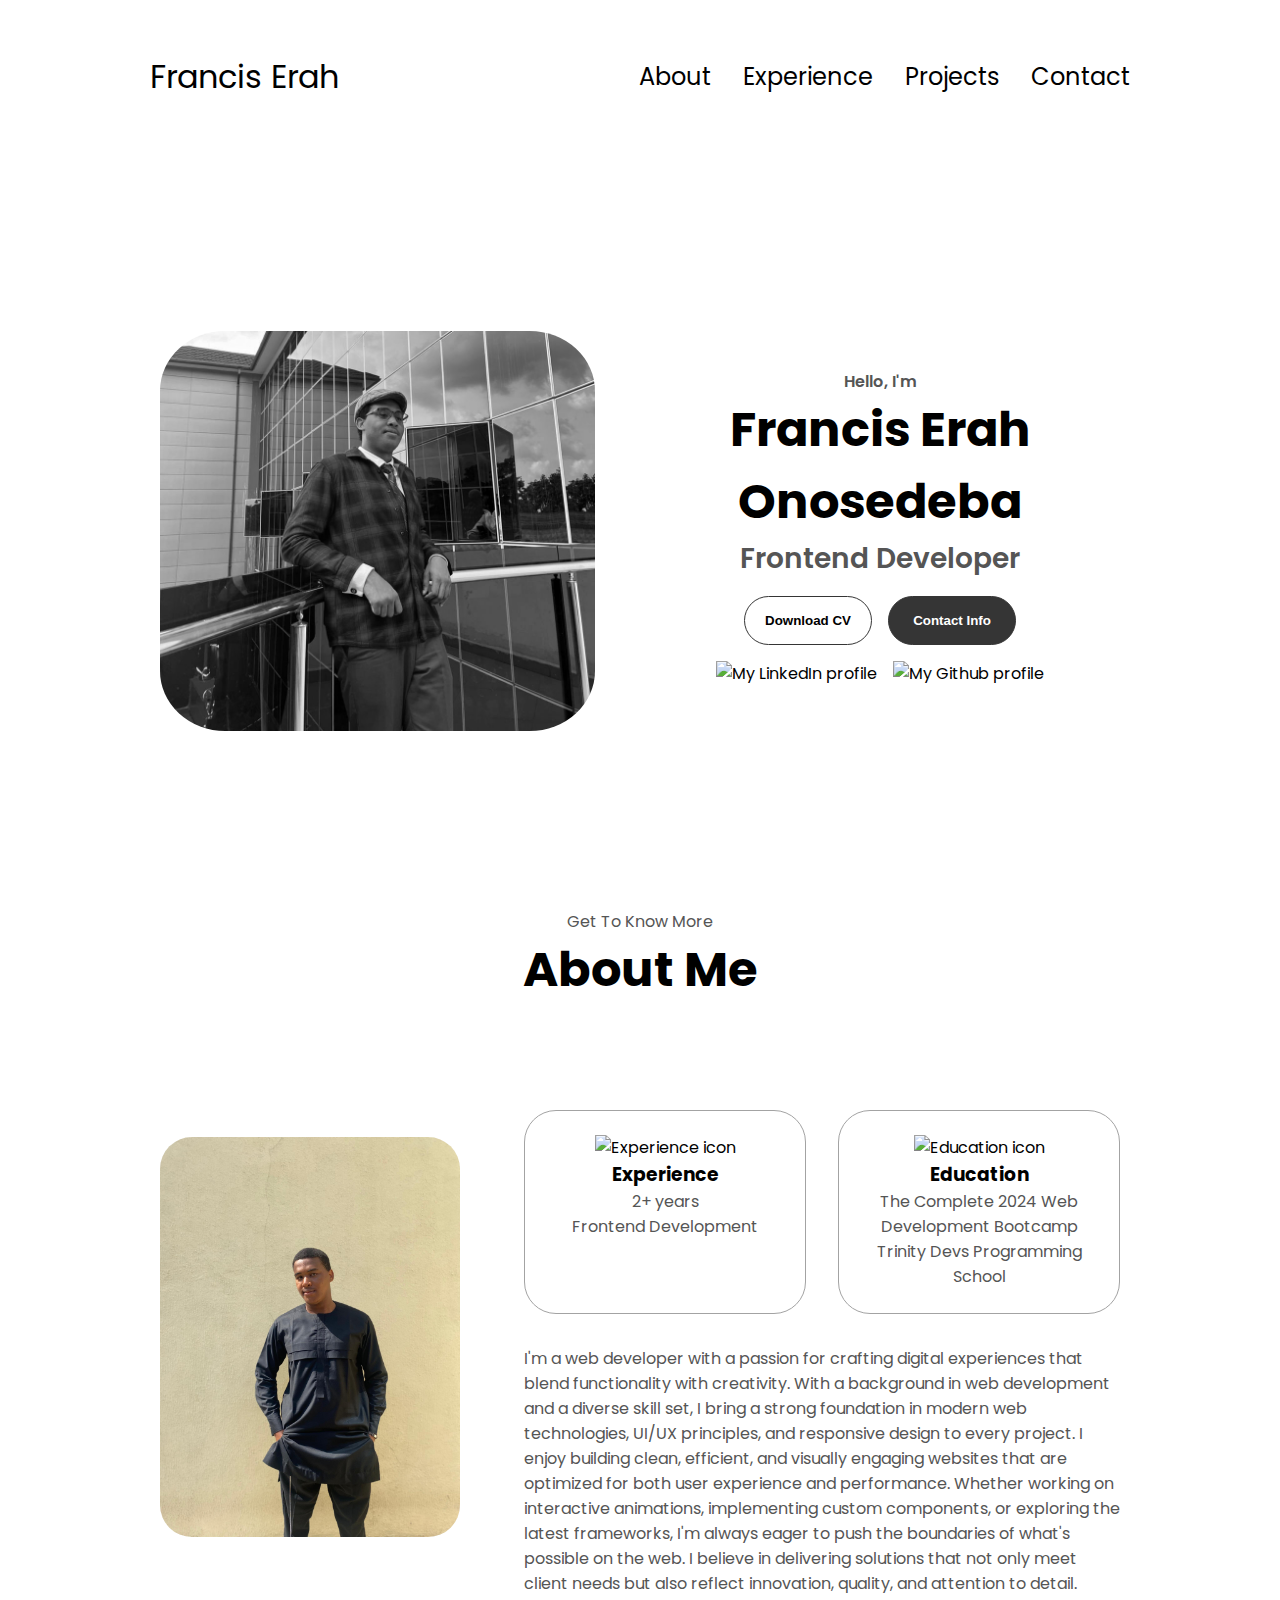
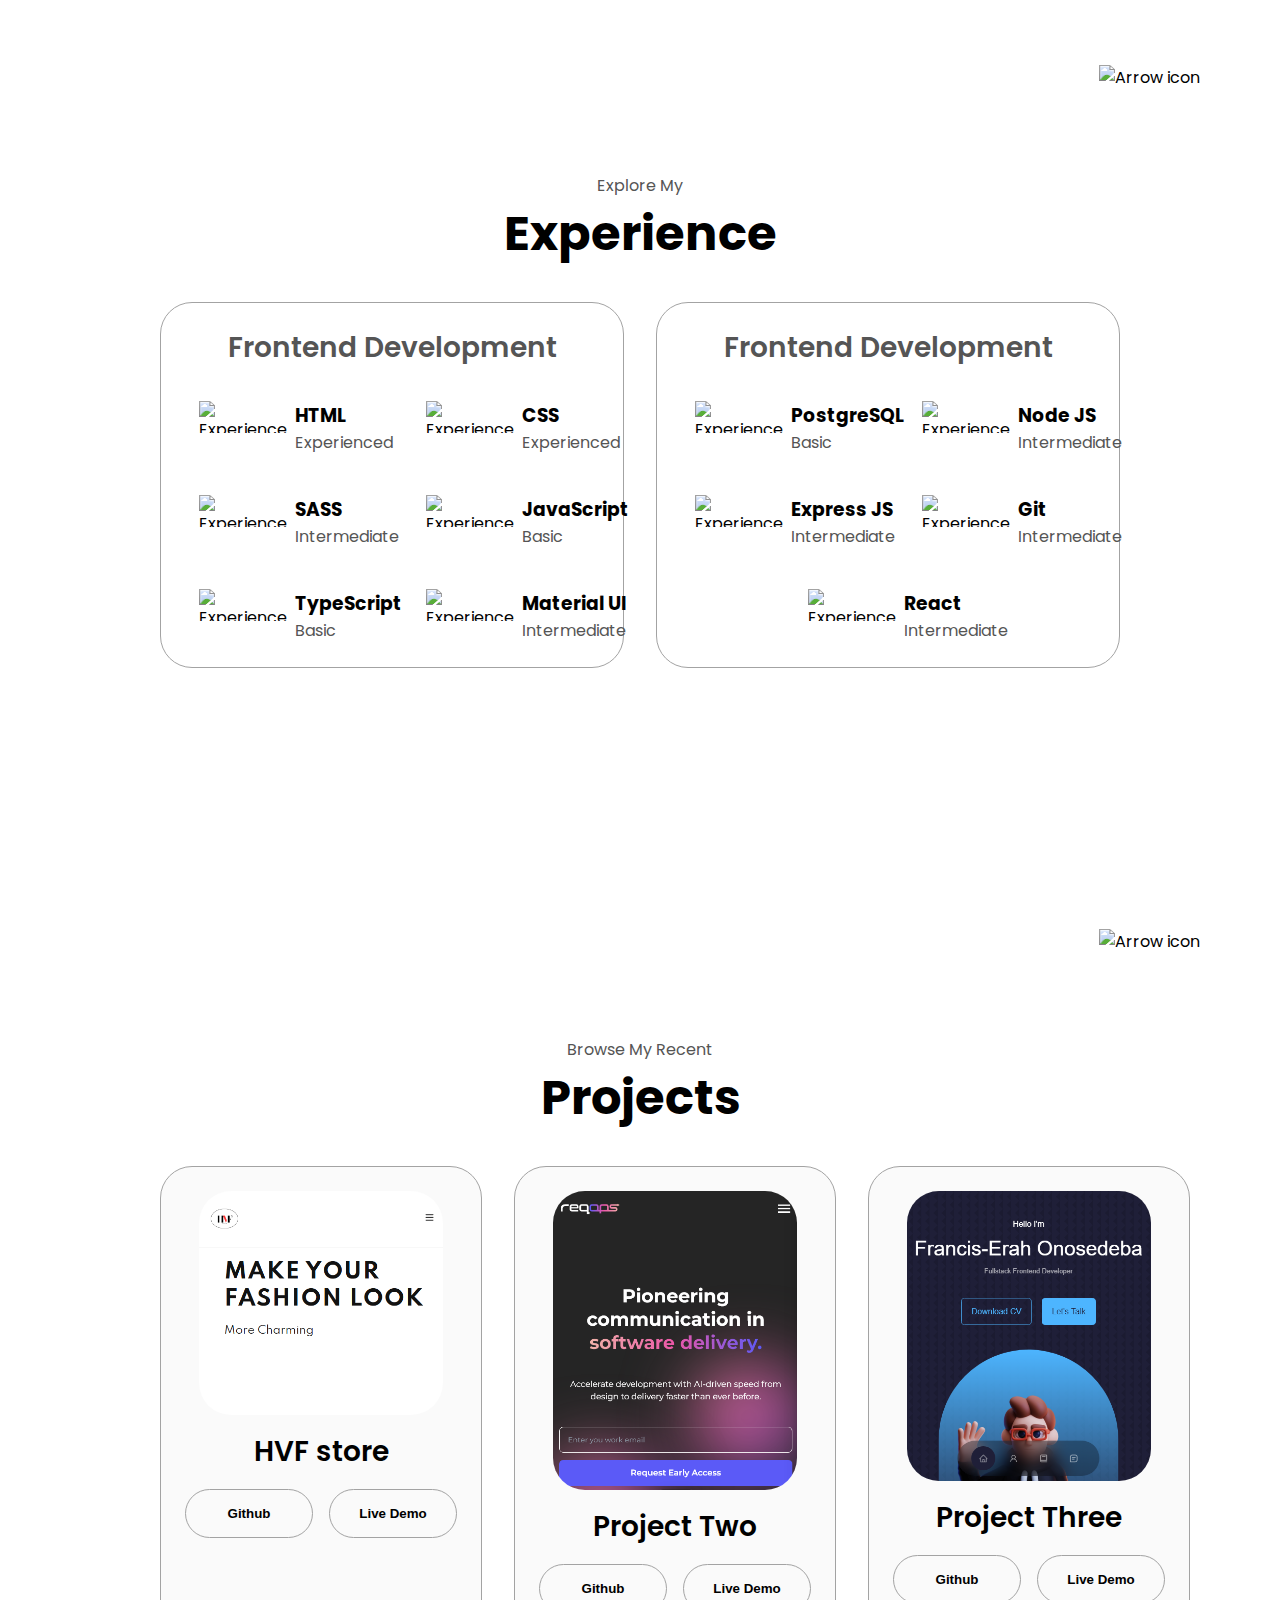
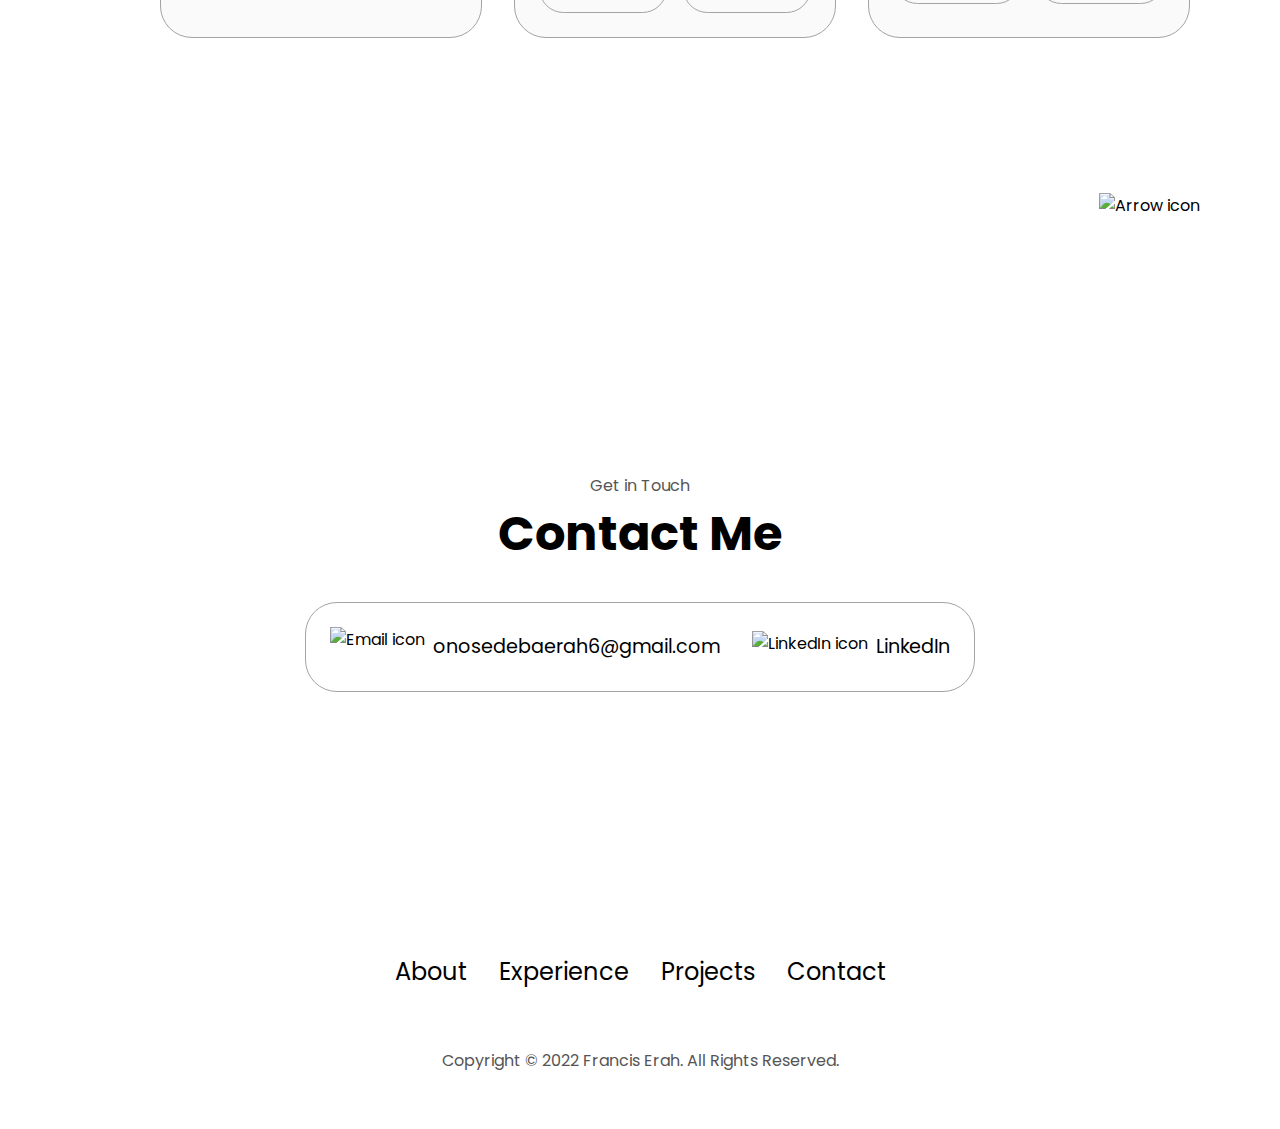
==== index.html @ 0b2996f1 "first commit" ====
<!DOCTYPE html>
<html lang="en">
  <head>
    <meta charset="UTF-8" />
    <meta http-equiv="X-UA-Compatible" content="IE=edge" />
    <meta name="viewport" content="width=device-width, initial-scale=1.0" />
    <title>My Portfolio</title>
    <link rel="stylesheet" href="style.css" />
    <link rel="stylesheet" href="mediaqueries.css" />
  </head>
  <body>
    <nav id="desktop-nav">
      <div class="logo">Francis Erah</div>
      <div>
        <ul class="nav-links">
          <li><a href="#about">About</a></li>
          <li><a href="#experience">Experience</a></li>
          <li><a href="#projects">Projects</a></li>
          <li><a href="#contact">Contact</a></li>
        </ul>
      </div>
    </nav>
    <nav id="hamburger-nav">
      <div class="logo">Francis Erah</div>
      <div class="hamburger-menu">
        <div class="hamburger-icon" onclick="toggleMenu()">
          <span></span>
          <span></span>
          <span></span>
        </div>
        <div class="menu-links">
          <li><a href="#about" onclick="toggleMenu()">About</a></li>
          <li><a href="#experience" onclick="toggleMenu()">Experience</a></li>
          <li><a href="#projects" onclick="toggleMenu()">Projects</a></li>
          <li><a href="#contact" onclick="toggleMenu()">Contact</a></li>
        </div>
      </div>
    </nav>
    <section id="profile">
      <div class="section__pic-container">
        <img src="./assets/profile-pic.jpg" id="heropic" alt="Francis profile picture" />
      </div>
      <div class="section__text">
        <p class="section__text__p1">Hello, I'm</p>
        <h1 class="title">Francis Erah Onosedeba</h1>
        <p class="section__text__p2">Frontend Developer</p>
        <div class="btn-container">
          <button
            class="btn btn-color-2"
            onclick="window.open('./assets/resume-example.pdf')"
          >
            Download CV
          </button>
          <button class="btn btn-color-1" onclick="location.href='./#contact'">
            Contact Info
          </button>
        </div>
        <div id="socials-container">
          <img
            src="./assets/linkedin.png"
            alt="My LinkedIn profile"
            class="icon"
            onclick="location.href='https://www.linkedin.com/in/onosedeba-francis-erah-156b3a322/'"
          />
          <img
            src="./assets/github.png"
            alt="My Github profile"
            class="icon"
            onclick="location.href='https://github.com/Franciserah'"
          />
        </div>
      </div>
    </section>
    <section id="about">
      <p class="section__text__p1">Get To Know More</p>
      <h1 class="title">About Me</h1>
      <div class="section-container">
        <div class="section__pic-container">
          <img
            src="./assets/about-pic.jpg"
            alt="Profile picture"
            class="about-pic"
          />
        </div>
        <div class="about-details-container">
          <div class="about-containers">
            <div class="details-container">
              <img
                src="./assets/experience.png"
                alt="Experience icon"
                class="icon"
              />
              <h3>Experience</h3>
              <p>2+ years <br />Frontend Development</p>
            </div>
            <div class="details-container">
              <img
                src="./assets/education.png"
                alt="Education icon"
                class="icon"
              />
              <h3>Education</h3>
              <p>The Complete 2024 Web Development Bootcamp<br />Trinity Devs Programming School</p>
            </div>
          </div>
          <div class="text-container">
            <p>
              I'm a web developer with a passion for crafting digital experiences that blend functionality with creativity. With a background in web development and a diverse skill set, I bring a strong foundation in modern web technologies, UI/UX principles, and responsive design to every project. I enjoy building clean, efficient, and visually engaging websites that are optimized for both user experience and performance.

              Whether working on interactive animations, implementing custom components, or exploring the latest frameworks, I'm always eager to push the boundaries of what's possible on the web. I believe in delivering solutions that not only meet client needs but also reflect innovation, quality, and attention to detail.
            </p>
          </div>
        </div>
      </div>
      <img
        src="./assets/arrow.png"
        alt="Arrow icon"
        class="icon arrow"
        onclick="location.href='./#experience'"
      />
    </section>
    <section id="experience">
      <p class="section__text__p1">Explore My</p>
      <h1 class="title">Experience</h1>
      <div class="experience-details-container">
        <div class="about-containers">
          <div class="details-container">
            <h2 class="experience-sub-title">Frontend Development</h2>
            <div class="article-container">
              <article>
                <img
                  src="./assets/checkmark.png"
                  alt="Experience icon"
                  class="icon"
                />
                <div>
                  <h3>HTML</h3>
                  <p>Experienced</p>
                </div>
              </article>
              <article>
                <img
                  src="./assets/checkmark.png"
                  alt="Experience icon"
                  class="icon"
                />
                <div>
                  <h3>CSS</h3>
                  <p>Experienced</p>
                </div>
              </article>
              <article>
                <img
                  src="./assets/checkmark.png"
                  alt="Experience icon"
                  class="icon"
                />
                <div>
                  <h3>SASS</h3>
                  <p>Intermediate</p>
                </div>
              </article>
              <article>
                <img
                  src="./assets/checkmark.png"
                  alt="Experience icon"
                  class="icon"
                />
                <div>
                  <h3>JavaScript</h3>
                  <p>Basic</p>
                </div>
              </article>
              <article>
                <img
                  src="./assets/checkmark.png"
                  alt="Experience icon"
                  class="icon"
                />
                <div>
                  <h3>TypeScript</h3>
                  <p>Basic</p>
                </div>
              </article>
              <article>
                <img
                  src="./assets/checkmark.png"
                  alt="Experience icon"
                  class="icon"
                />
                <div>
                  <h3>Material UI</h3>
                  <p>Intermediate</p>
                </div>
              </article>
            </div>
          </div>
          <div class="details-container">
            <h2 class="experience-sub-title">Frontend Development</h2>
            <div class="article-container">
              <article>
                <img
                  src="./assets/checkmark.png"
                  alt="Experience icon"
                  class="icon"
                />
                <div>
                  <h3>PostgreSQL</h3>
                  <p>Basic</p>
                </div>
              </article>
              <article>
                <img
                  src="./assets/checkmark.png"
                  alt="Experience icon"
                  class="icon"
                />
                <div>
                  <h3>Node JS</h3>
                  <p>Intermediate</p>
                </div>
              </article>
              <article>
                <img
                  src="./assets/checkmark.png"
                  alt="Experience icon"
                  class="icon"
                />
                <div>
                  <h3>Express JS</h3>
                  <p>Intermediate</p>
                </div>
              </article>
              <article>
                <img
                  src="./assets/checkmark.png"
                  alt="Experience icon"
                  class="icon"
                />
                <div>
                  <h3>Git</h3>
                  <p>Intermediate</p>
                </div>
              </article>
              <article>
                <img
                  src="./assets/checkmark.png"
                  alt="Experience icon"
                  class="icon"
                />
                <div>
                  <h3>React</h3>
                  <p>Intermediate</p>
                </div>
              </article>
            </div>
          </div>
        </div>
      </div>
      <img
        src="./assets/arrow.png"
        alt="Arrow icon"
        class="icon arrow"
        onclick="location.href='./#projects'"
      />
    </section>
    <section id="projects">
      <p class="section__text__p1">Browse My Recent</p>
      <h1 class="title">Projects</h1>
      <div class="experience-details-container">
        <div class="about-containers">
          <div class="details-container color-container">
            <div class="article-container">
              <img
                src="./assets/project-1.png"
                alt="Project 1"
                class="project-img"
              />
            </div>
            <h2 class="experience-sub-title project-title">HVF store</h2>
            <div class="btn-container">
              <button
                class="btn btn-color-2 project-btn"
                onclick="location.href='https://github.com/Franciserah/HVF_final'"
              >
                Github
              </button>
              <button
                class="btn btn-color-2 project-btn"
                onclick="location.href='https://hvfstore.netlify.app/'"
              >
                Live Demo
              </button>
            </div>
          </div>
          <div class="details-container color-container">
            <div class="article-container">
              <img
                src="./assets/project-2.png"
                alt="Project 2"
                class="project-img"
              />
            </div>
            <h2 class="experience-sub-title project-title">Project Two</h2>
            <div class="btn-container">
              <button
                class="btn btn-color-2 project-btn"
                onclick="location.href='https://github.com/Franciserah/requaps-template-with-reactjs-tailwind-css-and-framer-motion'"
              >
                Github
              </button>
              <button
                class="btn btn-color-2 project-btn"
                onclick="location.href='https://requaps.vercel.app/'"
              >
                Live Demo
              </button>
            </div>
          </div>
          <div class="details-container color-container">
            <div class="article-container">
              <img
                src="./assets/project-3.png"
                alt="Project 3"
                class="project-img"
              />
            </div>
            <h2 class="experience-sub-title project-title">Project Three</h2>
            <div class="btn-container">
              <button
                class="btn btn-color-2 project-btn"
                onclick="location.href='https://github.com/Franciserah/Francisportfolio-'"
              >
                Github
              </button>
              <button
                class="btn btn-color-2 project-btn"
                onclick="location.href='https://main--franciserahportfolio.netlify.app/#'"
              >
                Live Demo
              </button>
            </div>
          </div>
        </div>
      </div>
      <img
        src="./assets/arrow.png"
        alt="Arrow icon"
        class="icon arrow"
        onclick="location.href='./#contact'"
      />
    </section>
    <section id="contact">
      <p class="section__text__p1">Get in Touch</p>
      <h1 class="title">Contact Me</h1>
      <div class="contact-info-upper-container">
        <div class="contact-info-container">
          <img
            src="./assets/email.png"
            alt="Email icon"
            class="icon contact-icon email-icon"
          />
          <p><a href="mailto:onosedebaerah6@gmail.com">onosedebaerah6@gmail.com</a></p>
        </div>
        <div class="contact-info-container">
          <img
            src="./assets/linkedin.png"
            alt="LinkedIn icon"
            class="icon contact-icon"
          />
          <p><a href="https://www.linkedin.com/in/onosedeba-francis-erah-156b3a322/">LinkedIn</a></p>
        </div>
      </div>
    </section>
    <footer>
      <nav>
        <div class="nav-links-container">
          <ul class="nav-links">
            <li><a href="#about">About</a></li>
            <li><a href="#experience">Experience</a></li>
            <li><a href="#projects">Projects</a></li>
            <li><a href="#contact">Contact</a></li>
          </ul>
        </div>
      </nav>
      <p>Copyright &#169; 2022 Francis Erah. All Rights Reserved.</p>
    </footer>
    <script src="script.js"></script>
  </body>
</html>
---- style.css ----
/* GENERAL */

@import url("https://fonts.googleapis.com/css2?family=Poppins:wght@300;400;500;600&display=swap");

* {
  margin: 0;
  padding: 0;
}

body {
  font-family: "Poppins", sans-serif;
}

html {
  scroll-behavior: smooth;
}

p {
  color: rgb(85, 85, 85);
}

/* TRANSITION */

a,
.btn {
  transition: all 300ms ease;
}

/* DESKTOP NAV */

nav,
.nav-links {
  display: flex;
}

nav {
  justify-content: space-around;
  align-items: center;
  height: 17vh;
}

.nav-links {
  gap: 2rem;
  list-style: none;
  font-size: 1.5rem;
}

a {
  color: black;
  text-decoration: none;
  text-decoration-color: white;
}

a:hover {
  color: grey;
  text-decoration: underline;
  text-underline-offset: 1rem;
  text-decoration-color: rgb(181, 181, 181);
}

.logo {
  font-size: 2rem;
}

.logo:hover {
  cursor: default;
}

/* HAMBURGER MENU */

#hamburger-nav {
  display: none;
}

.hamburger-menu {
  position: relative;
  display: inline-block;
}

.hamburger-icon {
  display: flex;
  flex-direction: column;
  justify-content: space-between;
  height: 24px;
  width: 30px;
  cursor: pointer;
}

.hamburger-icon span {
  width: 100%;
  height: 2px;
  background-color: black;
  transition: all 0.3 ease-in-out;
}

.menu-links {
  position: absolute;
  top: 100%;
  right: 0;
  background-color: white;
  width: fit-content;
  max-height: 0;
  overflow: hidden;
  transition: all 0.3 ease-in-out;
}

.menu-links a {
  display: block;
  padding: 10px;
  text-align: center;
  font-size: 1.5rem;
  color: black;
  text-decoration: none;
  transition: all 0.3 ease-in-out;
}

.menu-links li {
  list-style: none;
}

.menu-links.open {
  max-height: 300px;
}

.hamburger-icon.open span:first-child {
  transform: rotate(45deg) translate(10px, 5px);
}

.hamburger-icon.open span:nth-child(2) {
  opacity: 0;
}

.hamburger-icon.open span:last-child {
  transform: rotate(-45deg) translate(10px, -5px);
}

.hamburger-icon span:first-child {
  transform: none;
}

.hamburger-icon span:first-child {
  opacity: 1;
}

.hamburger-icon span:first-child {
  transform: none;
}

/* SECTIONS */

section {
  padding-top: 4vh;
  height: 96vh;
  margin: 0 10rem;
  box-sizing: border-box;
  min-height: fit-content;
}

.section-container {
  display: flex;
}

/* PROFILE SECTION */

#profile {
  display: flex;
  justify-content: center;
  gap: 5rem;
  height: 80vh;
}

.section__pic-container {
  display: flex;
  height: 400px;
  width: 400px;
  margin: auto 0;
  
}

#heropic{
  border-radius: 15%;
}

.section__text {
  align-self: center;
  text-align: center;
}

.section__text p {
  font-weight: 600;
}

.section__text__p1 {
  text-align: center;
}

.section__text__p2 {
  font-size: 1.75rem;
  margin-bottom: 1rem;
}

.title {
  font-size: 3rem;
  text-align: center;
}

#socials-container {
  display: flex;
  justify-content: center;
  margin-top: 1rem;
  gap: 1rem;
}

/* ICONS */

.icon {
  cursor: pointer;
  height: 2rem;
}

/* BUTTONS */

.btn-container {
  display: flex;
  justify-content: center;
  gap: 1rem;
}

.btn {
  font-weight: 600;
  transition: all 300ms ease;
  padding: 1rem;
  width: 8rem;
  border-radius: 2rem;
}

.btn-color-1,
.btn-color-2 {
  border: rgb(53, 53, 53) 0.1rem solid;
}

.btn-color-1:hover,
.btn-color-2:hover {
  cursor: pointer;
}

.btn-color-1,
.btn-color-2:hover {
  background: rgb(53, 53, 53);
  color: white;
}

.btn-color-1:hover {
  background: rgb(0, 0, 0);
}

.btn-color-2 {
  background: none;
}

.btn-color-2:hover {
  border: rgb(255, 255, 255) 0.1rem solid;
}

.btn-container {
  gap: 1rem;
}

/* ABOUT SECTION */

#about {
  position: relative;
}

.about-containers {
  gap: 2rem;
  margin-bottom: 2rem;
  margin-top: 2rem;
}

.about-details-container {
  justify-content: center;
  flex-direction: column;
}

.about-containers,
.about-details-container {
  display: flex;
}

.about-pic {
  border-radius: 2rem;
}

.arrow {
  position: absolute;
  right: -5rem;
  bottom: 2.5rem;
}

.details-container {
  padding: 1.5rem;
  flex: 1;
  background: white;
  border-radius: 2rem;
  border: rgb(53, 53, 53) 0.1rem solid;
  border-color: rgb(163, 163, 163);
  text-align: center;
}

.section-container {
  gap: 4rem;
  height: 80%;
}

.section__pic-container {
  height: 400px;
  width: 400px;
  margin: auto 0;
}

/* EXPERIENCE SECTION */

#experience {
  position: relative;
}

.experience-sub-title {
  color: rgb(85, 85, 85);
  font-weight: 600;
  font-size: 1.75rem;
  margin-bottom: 2rem;
}

.experience-details-container {
  display: flex;
  justify-content: center;
  flex-direction: column;
}

.article-container {
  display: flex;
  text-align: initial;
  flex-wrap: wrap;
  flex-direction: row;
  gap: 2.5rem;
  justify-content: space-around;
}

article {
  display: flex;
  width: 10rem;
  justify-content: space-around;
  gap: 0.5rem;
}

article .icon {
  cursor: default;
}

/* PROJECTS SECTION */

#projects {
  position: relative;
}

.color-container {
  border-color: rgb(163, 163, 163);
  background: rgb(250, 250, 250);
}

.project-img {
  border-radius: 2rem;
  width: 90%;
  height: 90%;
}

.project-title {
  margin: 1rem;
  color: black;
}

.project-btn {
  color: black;
  border-color: rgb(163, 163, 163);
}

/* CONTACT */

#contact {
  display: flex;
  justify-content: center;
  flex-direction: column;
  height: 70vh;
}

.contact-info-upper-container {
  display: flex;
  justify-content: center;
  border-radius: 2rem;
  border: rgb(53, 53, 53) 0.1rem solid;
  border-color: rgb(163, 163, 163);
  background: (250, 250, 250);
  margin: 2rem auto;
  padding: 0.5rem;
}

.contact-info-container {
  display: flex;
  align-items: center;
  justify-content: center;
  gap: 0.5rem;
  margin: 1rem;
}

.contact-info-container p {
  font-size: larger;
}

.contact-icon {
  cursor: default;
}

.email-icon {
  height: 2.5rem;
}

/* FOOTER SECTION */

footer {
  height: 26vh;
  margin: 0 1rem;
}

footer p {
  text-align: center;
}
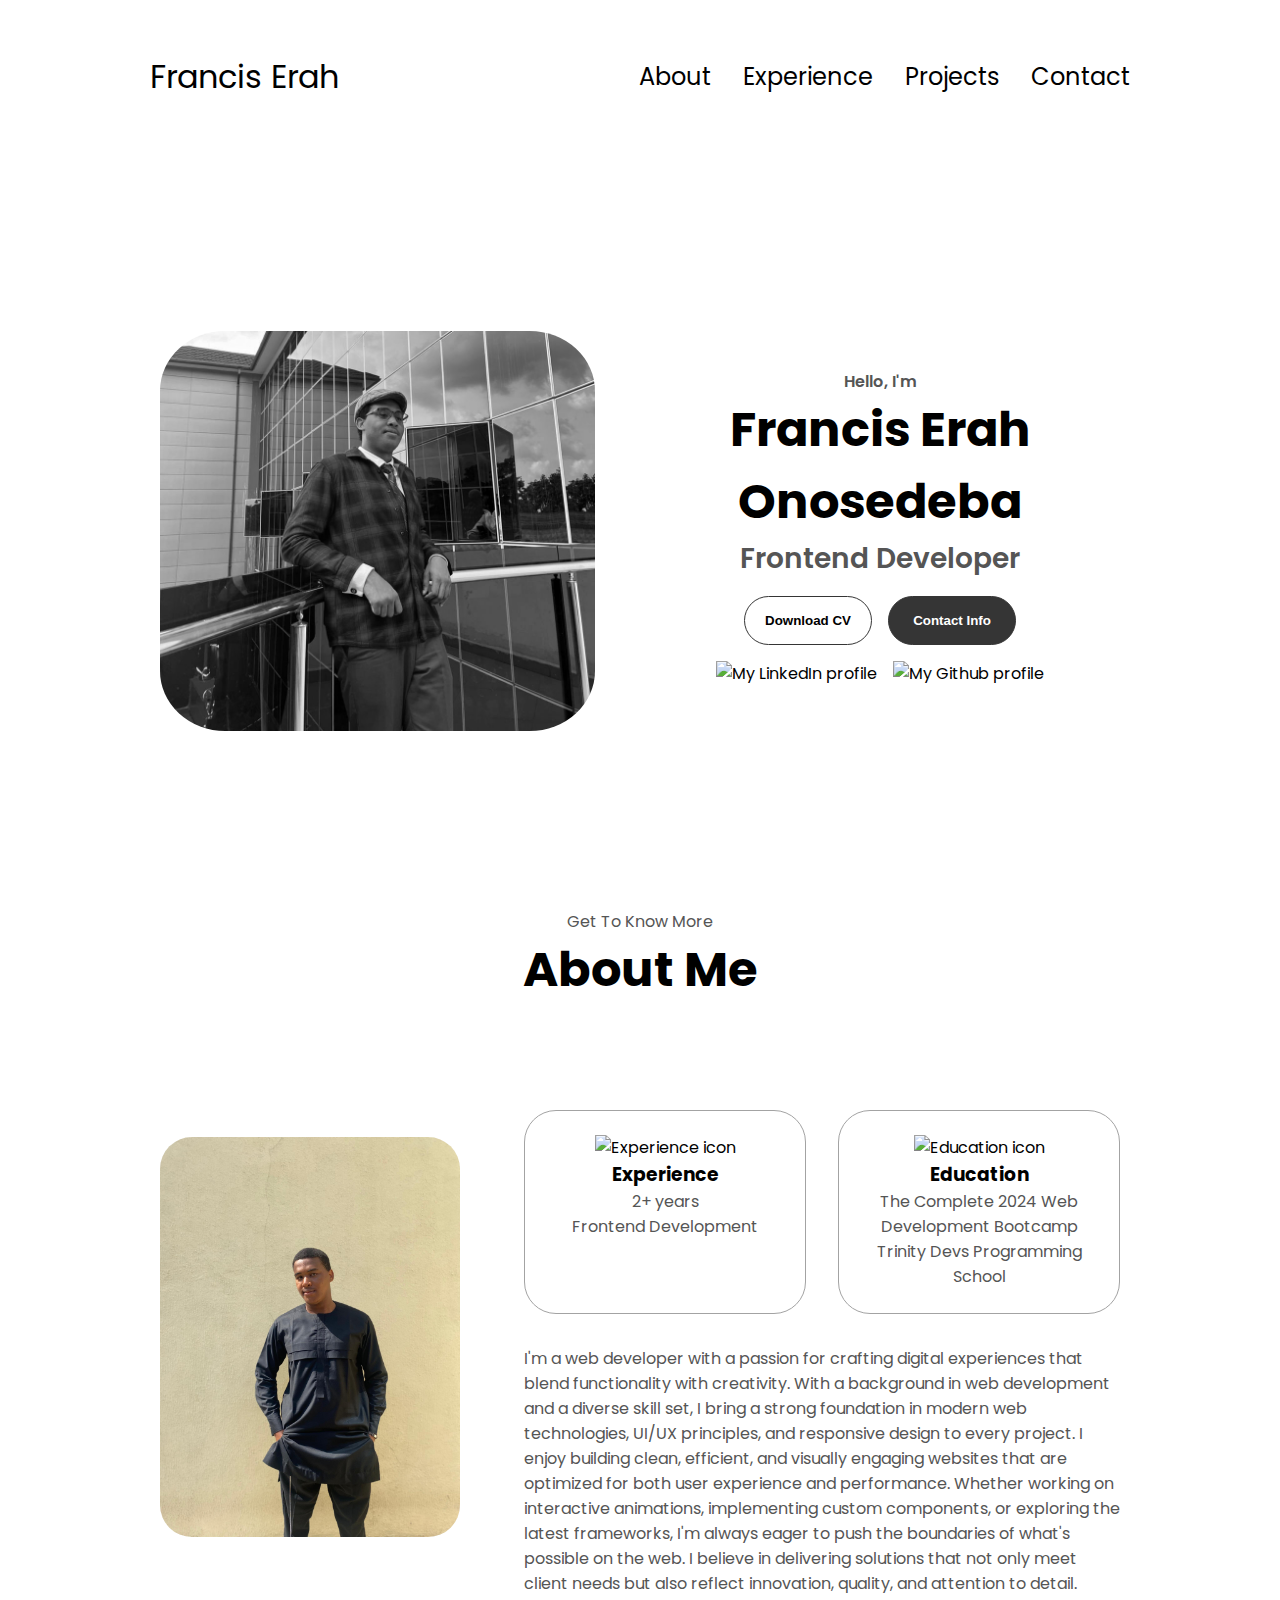
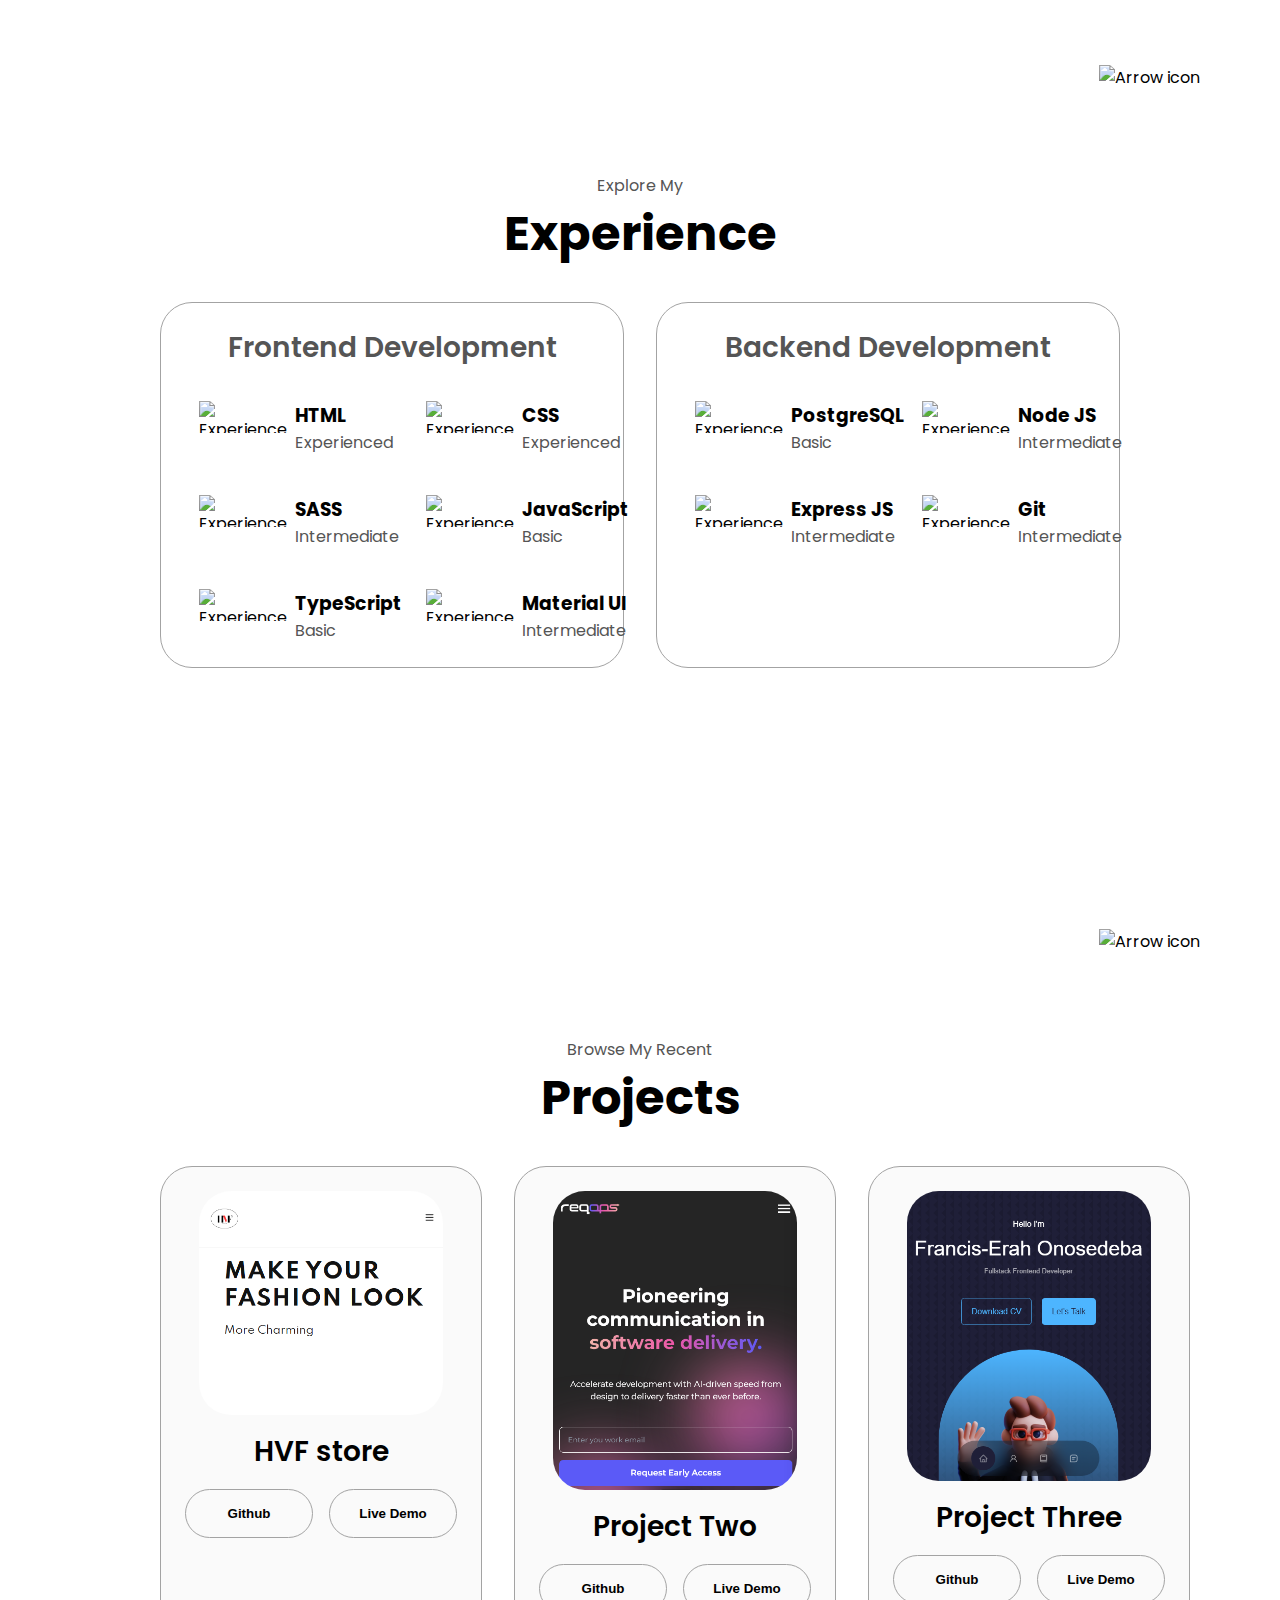
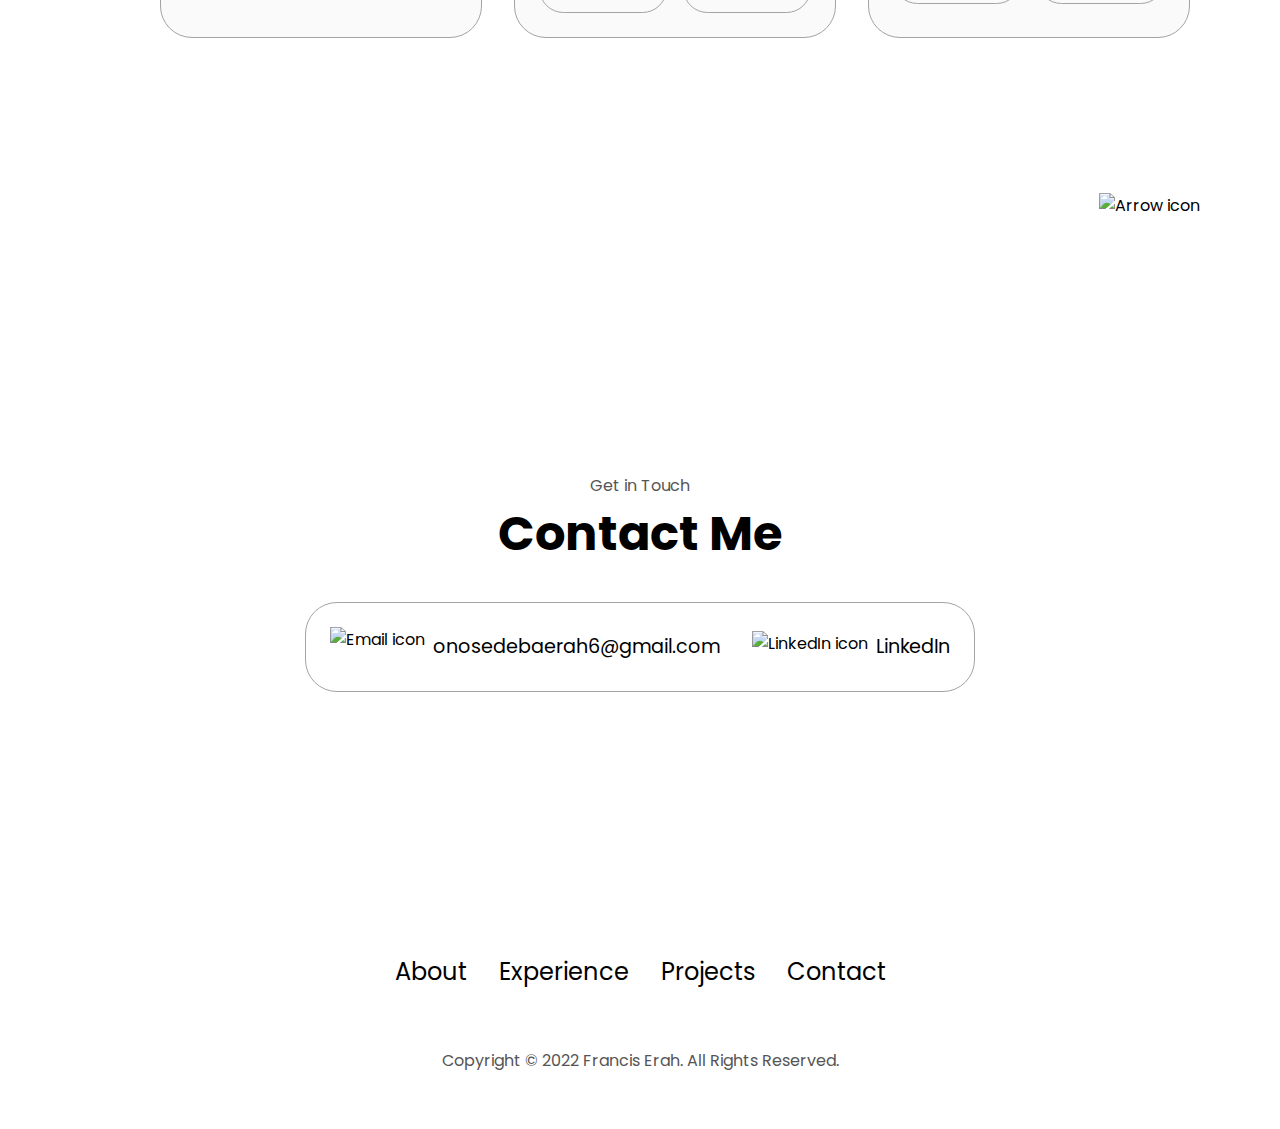
==== commit d69dc714: "changed front to backend" ====
--- a/index.html
+++ b/index.html
@@ -4,7 +4,8 @@
     <meta charset="UTF-8" />
     <meta http-equiv="X-UA-Compatible" content="IE=edge" />
     <meta name="viewport" content="width=device-width, initial-scale=1.0" />
-    <title>My Portfolio</title>
+    <meta name="google-site-verification" content="nL5rh6PEzZz9CXRsNKT5OPnzsQVnZqXKwC3THS0WtnE" />
+    <title>Franciserah's Portfolio</title>
     <link rel="stylesheet" href="style.css" />
     <link rel="stylesheet" href="mediaqueries.css" />
   </head>
@@ -47,7 +48,7 @@
         <div class="btn-container">
           <button
             class="btn btn-color-2"
-            onclick="window.open('./assets/resume-example.pdf')"
+            onclick="window.open('./assets/Francis-erah.pdf')"
           >
             Download CV
           </button>
@@ -196,7 +197,7 @@
             </div>
           </div>
           <div class="details-container">
-            <h2 class="experience-sub-title">Frontend Development</h2>
+            <h2 class="experience-sub-title">Backend Development</h2>
             <div class="article-container">
               <article>
                 <img
@@ -239,17 +240,6 @@
                 />
                 <div>
                   <h3>Git</h3>
-                  <p>Intermediate</p>
-                </div>
-              </article>
-              <article>
-                <img
-                  src="./assets/checkmark.png"
-                  alt="Experience icon"
-                  class="icon"
-                />
-                <div>
-                  <h3>React</h3>
                   <p>Intermediate</p>
                 </div>
               </article>
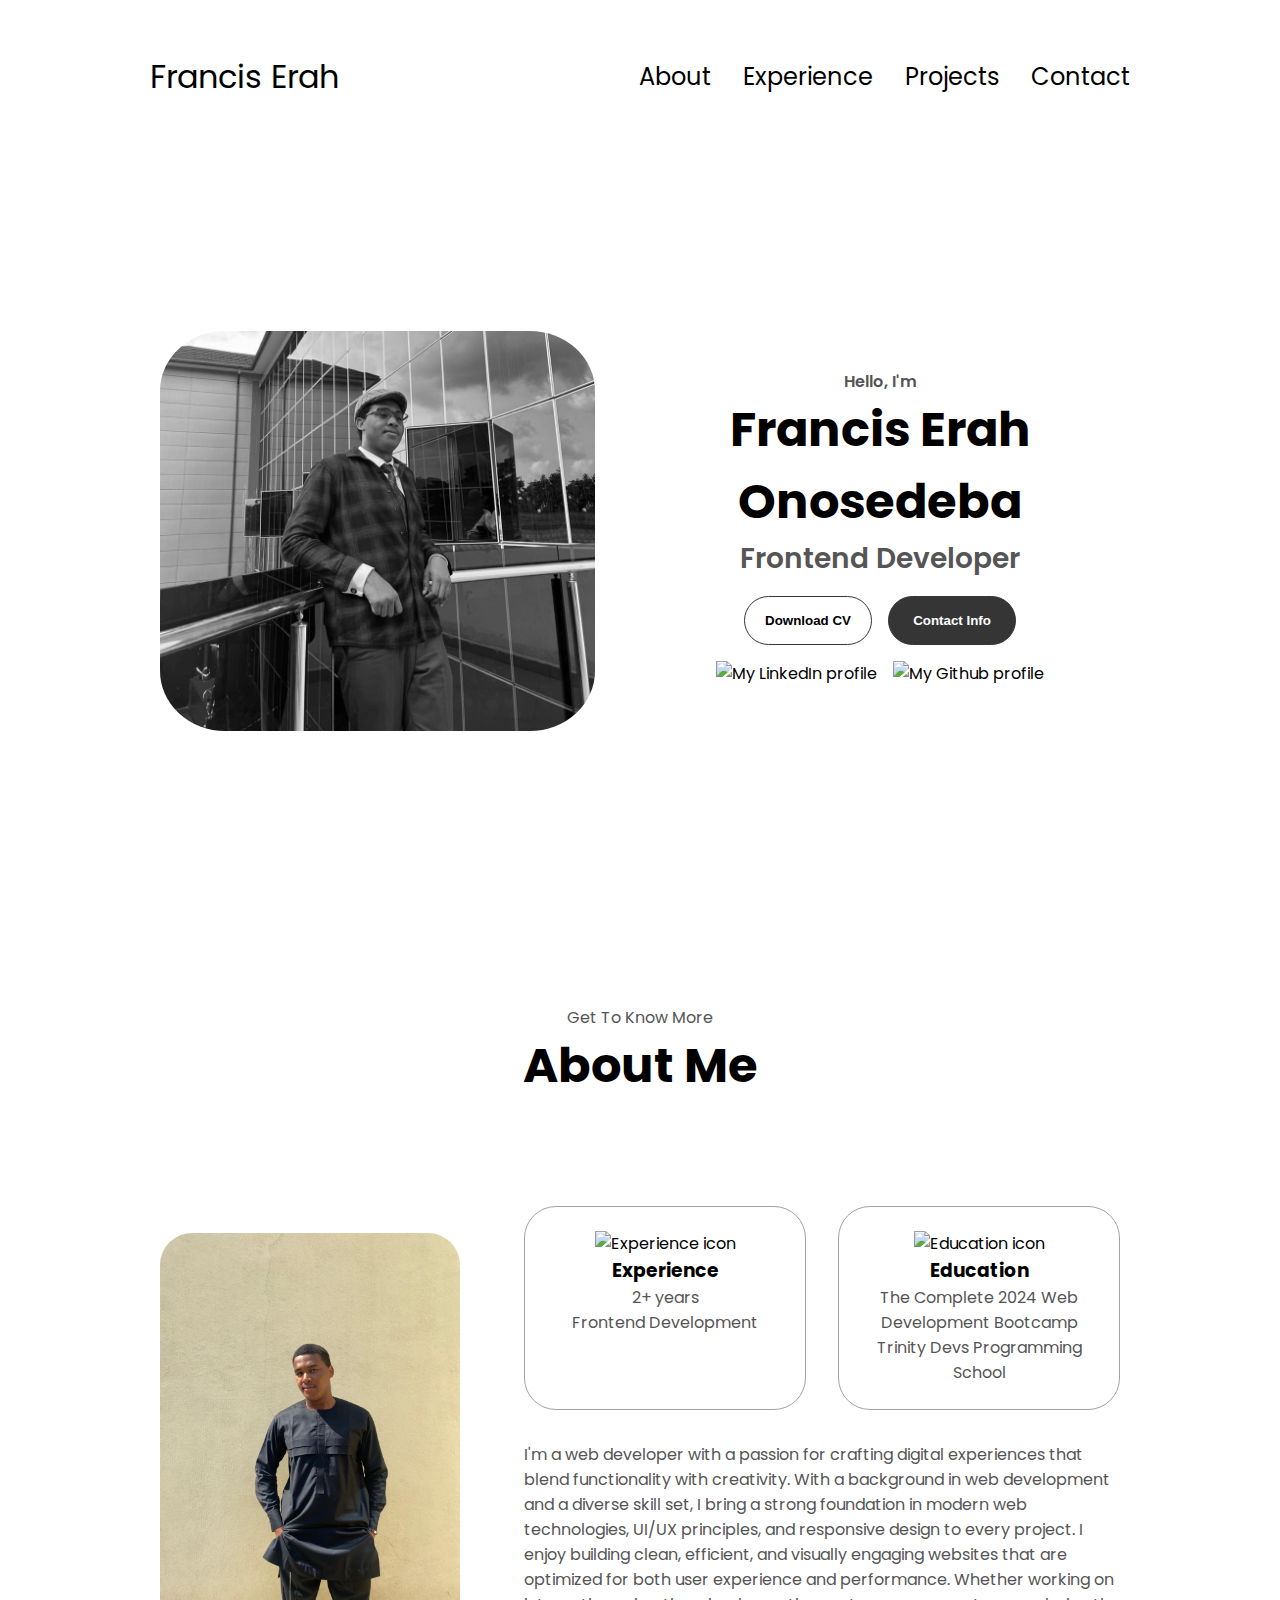
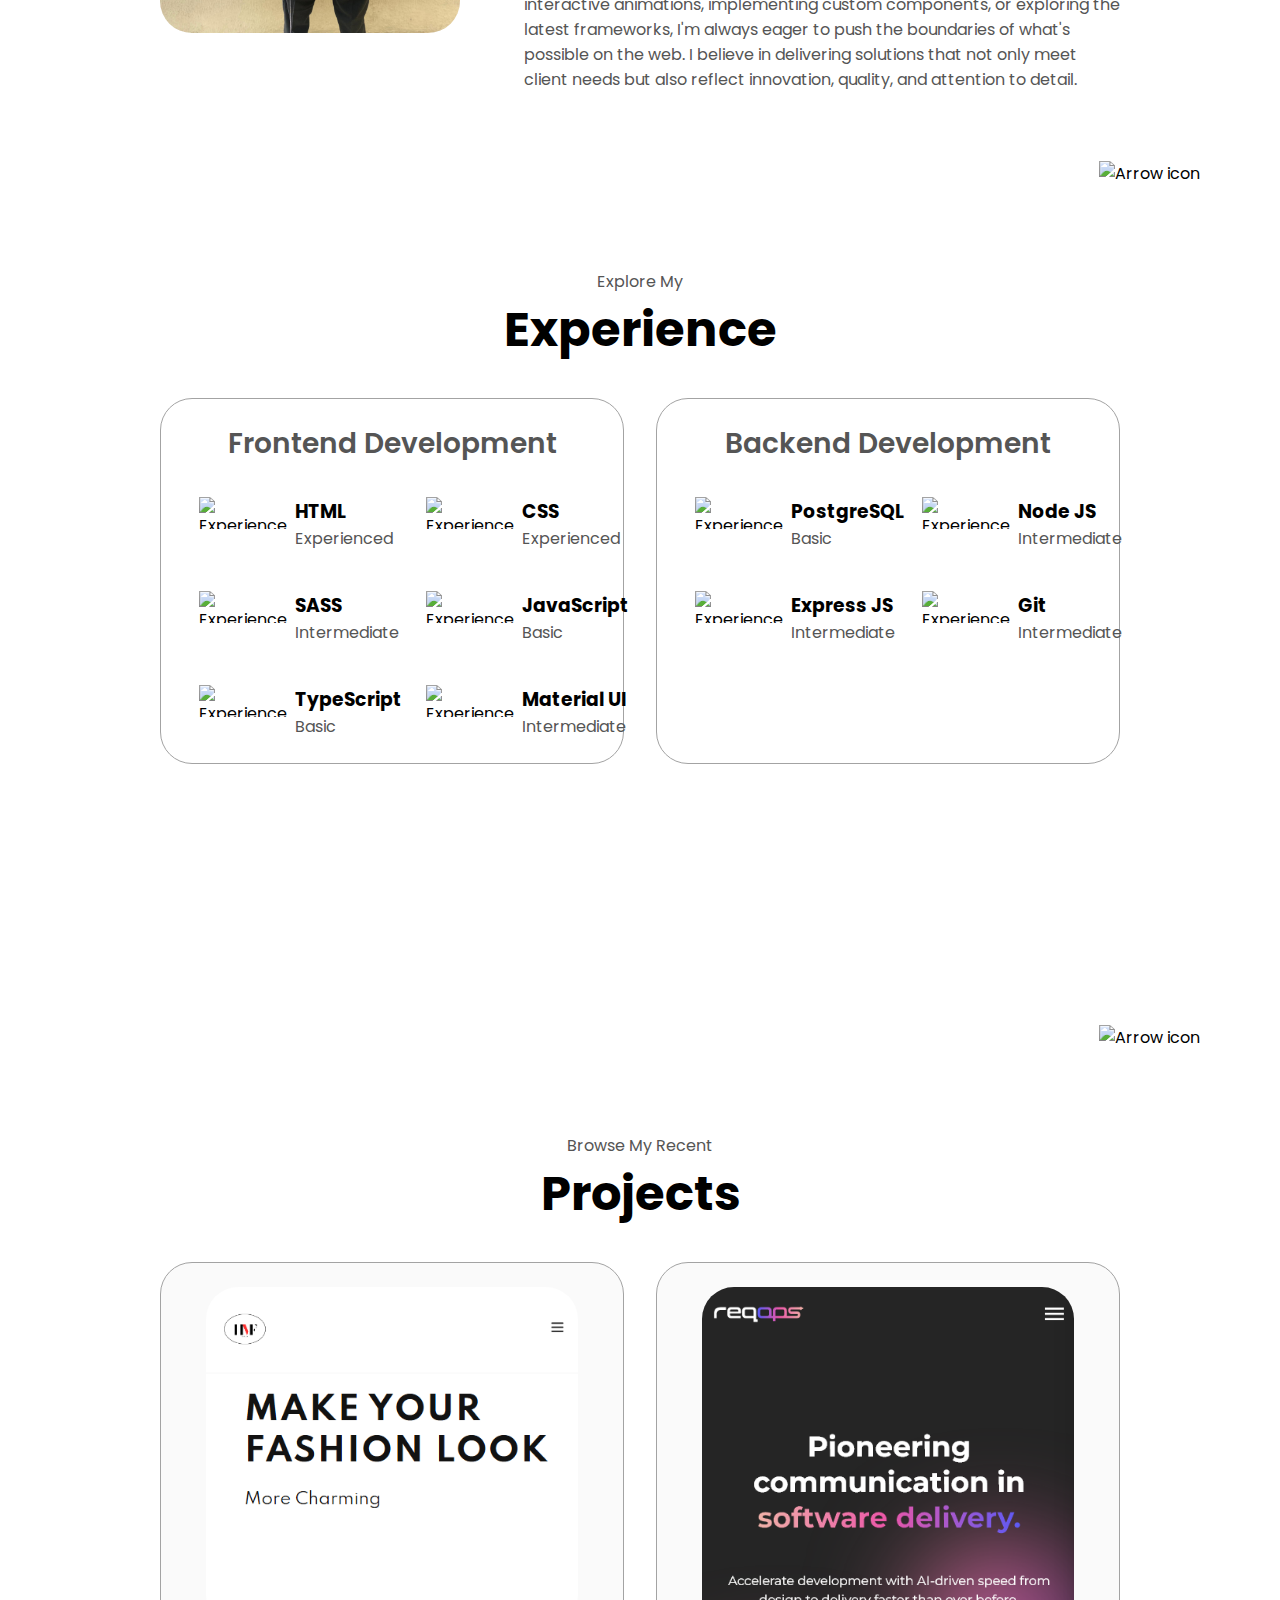
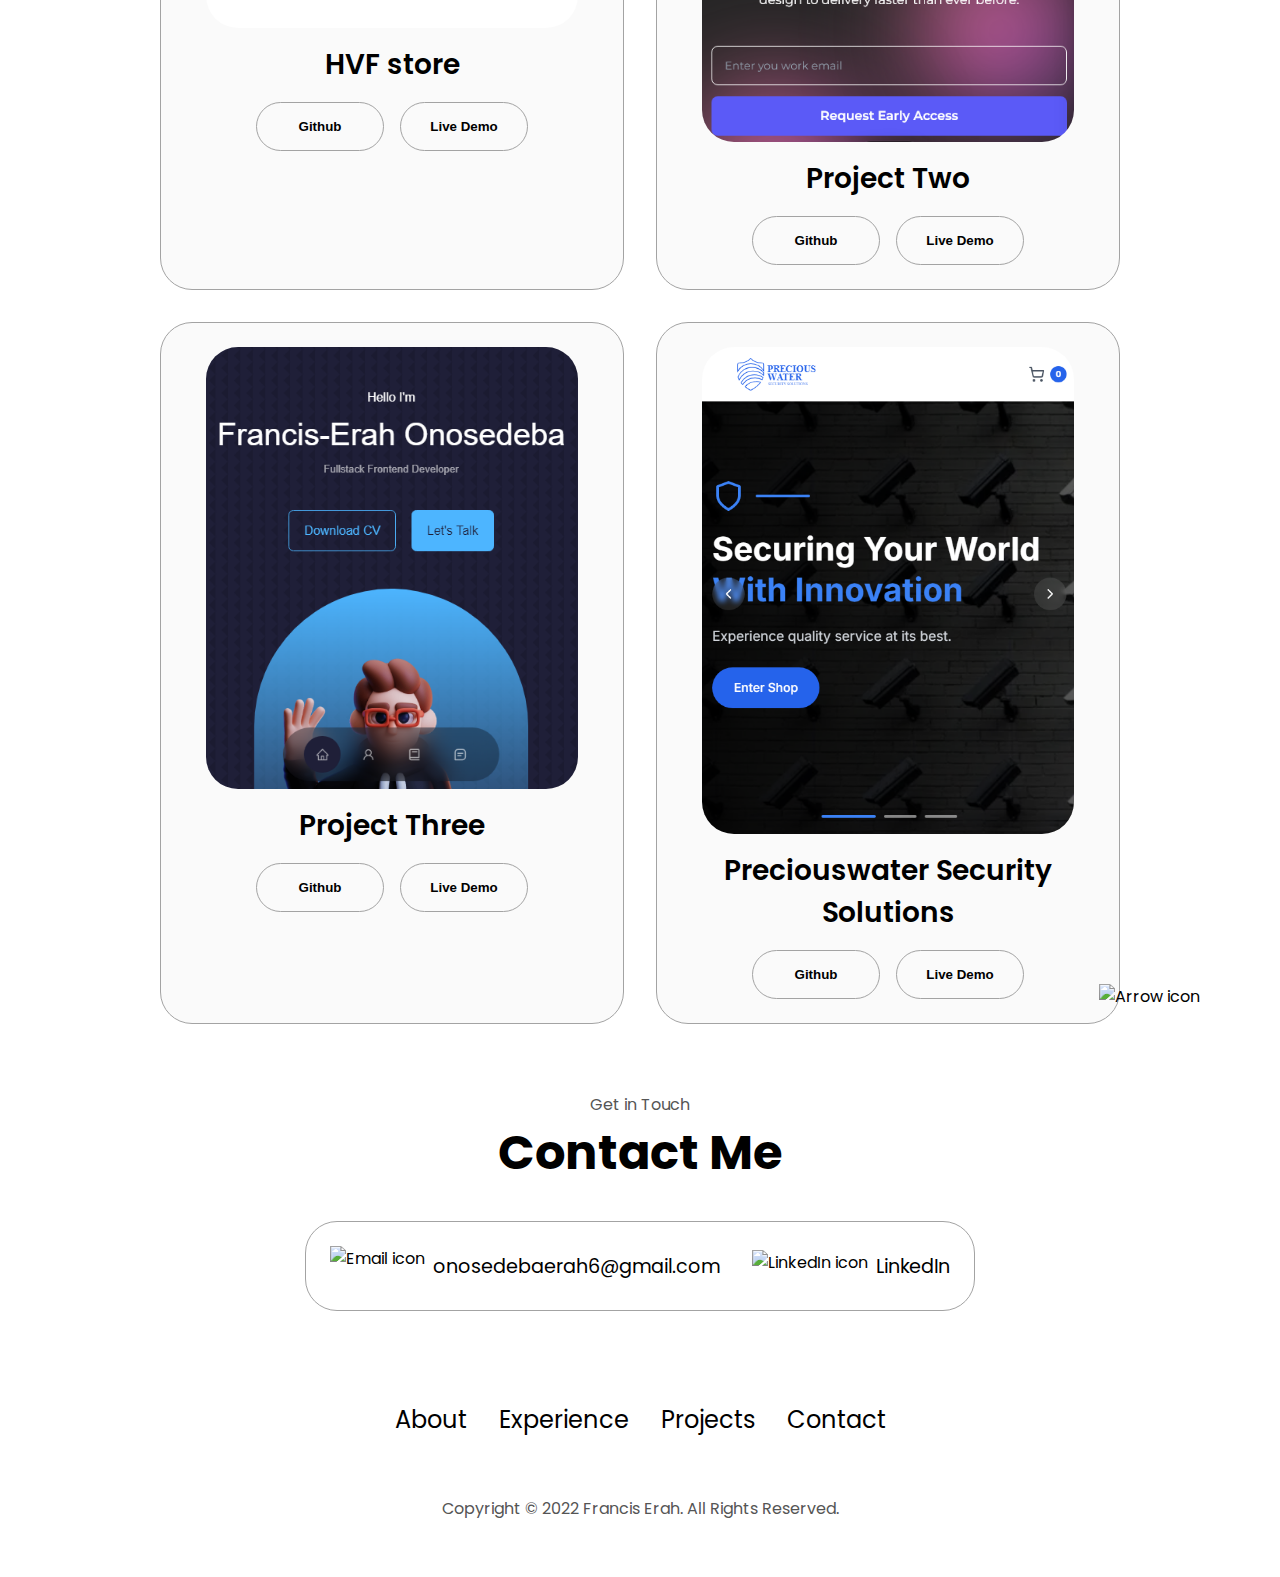
==== commit 0df2018c: "media query update and update on project" ====
--- a/index.html
+++ b/index.html
@@ -331,6 +331,30 @@
               </button>
             </div>
           </div>
+          <div class="details-container color-container">
+            <div class="article-container">
+              <img
+                src="./assets/project-4.png"
+                alt="Project 4"
+                class="project-img"
+              />
+            </div>
+            <h2 class="experience-sub-title project-title">Preciouswater Security Solutions</h2>
+            <div class="btn-container">
+              <button
+                class="btn btn-color-2 project-btn"
+                onclick="location.href='https://github.com/Franciserah/preciouswatersecuritysolutions'"
+              >
+                Github
+              </button>
+              <button
+                class="btn btn-color-2 project-btn"
+                onclick="location.href='https://preciouswatersecuritysolutions.netlify.app/'"
+              >
+                Live Demo
+              </button>
+            </div>
+          </div>
         </div>
       </div>
       <img
--- a/mediaqueries.css
+++ b/mediaqueries.css
@@ -0,0 +1,184 @@
+/* Base styles for extra large screens (1400px and above) */
+@media screen and (min-width: 1401px) {
+  #profile {
+    height: auto;
+    min-height: 80vh;
+  }
+  .section-container {
+    max-width: 1400px;
+    margin: 0 auto;
+  }
+}
+
+/* Large desktop screens (1201px to 1400px) */
+@media screen and (max-width: 1400px) {
+  #profile {
+    height: auto;
+    min-height: 80vh;
+    margin-bottom: 6rem;
+  }
+  .about-containers {
+    flex-wrap: wrap;
+  }
+  #contact,
+  #projects {
+    height: fit-content;
+  }
+}
+
+/* Small desktop and tablet landscape (993px to 1200px) */
+@media screen and (max-width: 1200px) {
+  #desktop-nav {
+    display: none;
+  }
+  #hamburger-nav {
+    display: flex;
+  }
+  #experience,
+  .experience-details-container {
+    margin-top: 2rem;
+  }
+  #profile,
+  .section-container {
+    display: block;
+  }
+  .arrow {
+    display: none;
+  }
+  section,
+  .section-container {
+    height: fit-content;
+  }
+  section {
+    margin: 0 5%;
+  }
+  .section__pic-container {
+    width: 275px;
+    height: 275px;
+    margin: 0 auto 2rem;
+  }
+  .about-containers {
+    margin-top: 0;
+  }
+}
+
+/* Tablet portrait (769px to 992px) */
+@media screen and (max-width: 992px) {
+  .section__pic-container {
+    width: 250px;
+    height: 250px;
+  }
+  .about-containers {
+    gap: 1rem;
+  }
+  .text-container {
+    text-align: left;
+  }
+}
+
+/* Large mobile devices (601px to 768px) */
+@media screen and (max-width: 768px) {
+  #contact,
+  footer {
+    height: auto;
+    min-height: 40vh;
+  }
+  .section__pic-container {
+    width: 225px;
+    height: 225px;
+  }
+  .contact-info-upper-container {
+    flex-direction: column;
+    gap: 1rem;
+  }
+  .experience-sub-title {
+    font-size: 1.5rem;
+  }
+}
+
+/* Small mobile devices (376px to 600px) */
+@media screen and (max-width: 600px) {
+  #contact,
+  footer {
+    height: auto;
+    min-height: 40vh;
+  }
+  #profile {
+    height: auto;
+    min-height: 80vh;
+    margin-bottom: 0;
+  }
+  article {
+    font-size: 1rem;
+  }
+  footer nav {
+    height: fit-content;
+    margin-bottom: 2rem;
+  }
+  .about-containers,
+  .contact-info-upper-container,
+  .btn-container {
+    flex-wrap: wrap;
+  }
+  .contact-info-container {
+    margin: 0;
+  }
+  .contact-info-container p,
+  .nav-links li a {
+    font-size: 1rem;
+  }
+  .experience-sub-title {
+    font-size: 1.25rem;
+  }
+  .logo {
+    font-size: 1.5rem;
+  }
+  .nav-links {
+    flex-direction: column;
+    gap: 0.5rem;
+    text-align: center;
+  }
+  .section__pic-container {
+    width: auto;
+    height: 46vw;
+    justify-content: center;
+  }
+  .section__text__p2 {
+    font-size: 1.25rem;
+  }
+  .title {
+    font-size: 2rem;
+  }
+  .text-container {
+    text-align: justify;
+  }
+}
+
+/* Extra small devices (375px and below) */
+@media screen and (max-width: 375px) {
+  .section__pic-container {
+    height: 40vw;
+  }
+  .title {
+    font-size: 1.75rem;
+  }
+  .btn-container {
+    flex-direction: column;
+    align-items: center;
+  }
+}
+
+/* Device orientation: landscape mode for mobile devices */
+@media screen and (max-height: 600px) and (orientation: landscape) {
+  #profile {
+    height: auto;
+    min-height: 100vh;
+  }
+  .section__pic-container {
+    width: 150px;
+    height: 150px;
+  }
+  .section-container {
+    padding: 1rem 0;
+  }
+}